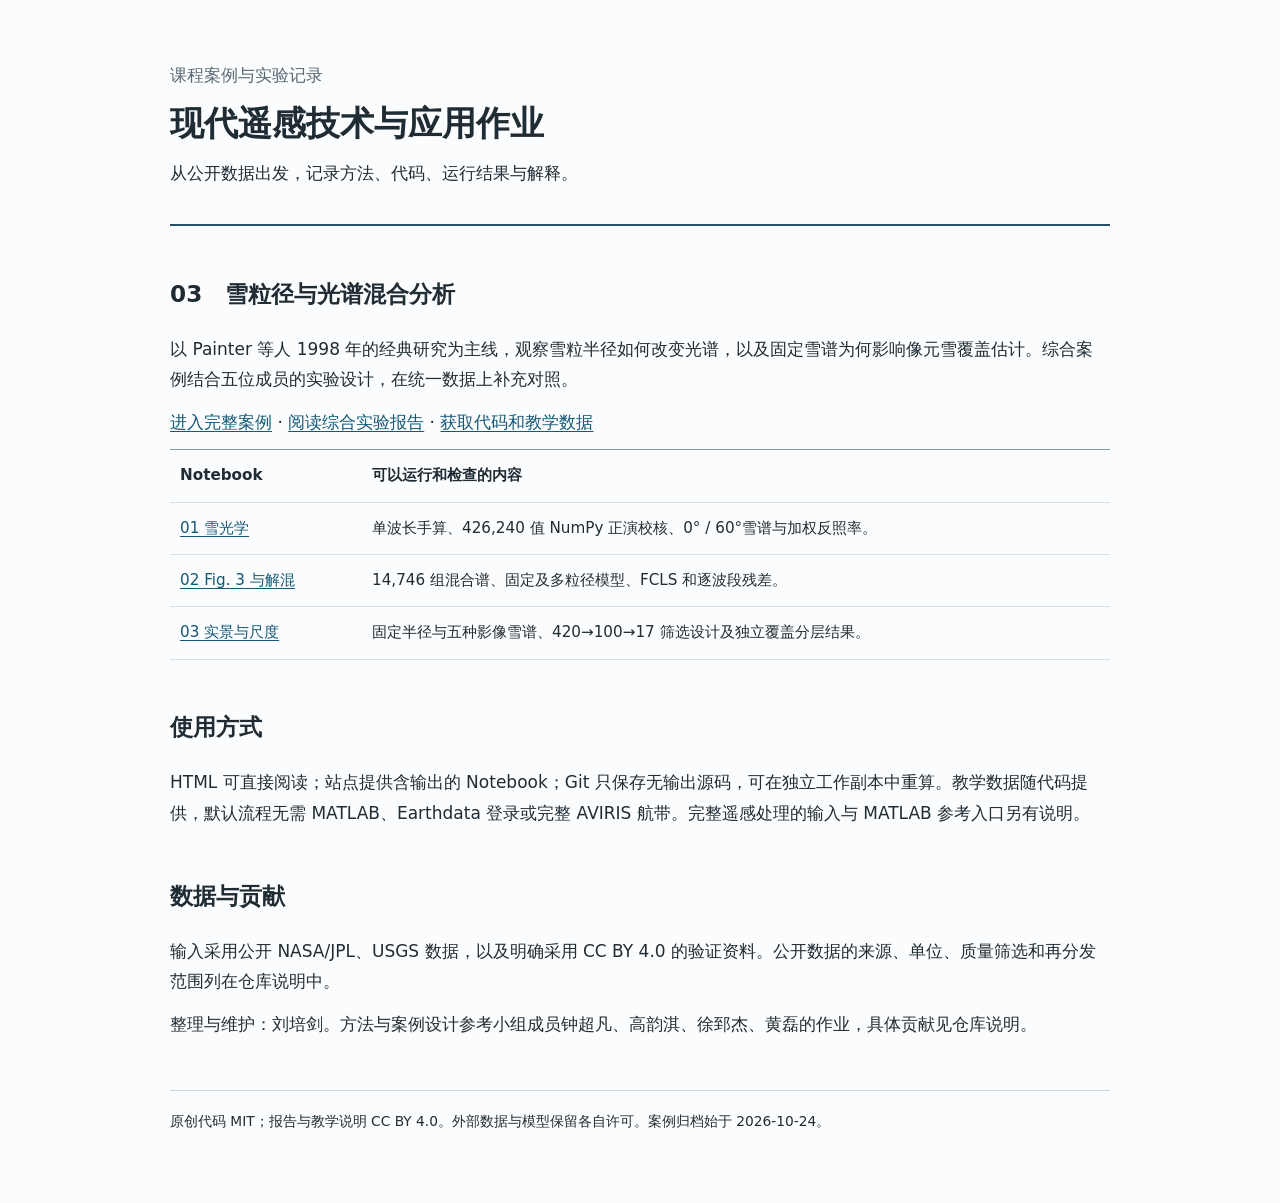
==== site/index.html @ 36b9d76f "feat(teaching): separate build artifacts and add recomputable WW80 lessons" ====
<!doctype html>
<html lang="zh-CN">
<head>
  <meta charset="utf-8">
  <meta name="viewport" content="width=device-width, initial-scale=1">
  <meta name="description" content="现代遥感课程可运行案例：公开数据、计算步骤、Notebook、HTML 和综合实验报告。">
  <title>现代遥感技术与应用作业</title>
  <style>
    :root{color-scheme:light}body{max-width:940px;margin:0 auto;padding:48px 24px 70px;color:#202c34;background:#fbfcfd;font:17px/1.8 system-ui,"Microsoft YaHei",sans-serif}header{border-bottom:2px solid #24536b;padding-bottom:24px}h1{font-size:2.1rem;line-height:1.3;margin:.2em 0}h2{margin-top:2em;font-size:1.45rem}h3{font-size:1.12rem;margin:1.4em 0 .4em}a{color:#145976;text-underline-offset:3px}p{margin:.7em 0}small,.meta{color:#586a75}table{width:100%;border-collapse:collapse;font-size:.95rem}th,td{text-align:left;vertical-align:top;padding:12px 10px;border-bottom:1px solid #d9e1e7}th{border-top:1px solid #869ba8}code{font-family:Consolas,monospace;font-size:.9em}footer{margin-top:50px;border-top:1px solid #cbd6dc;padding-top:18px;font-size:.86rem}ul{padding-left:1.4em}@media(max-width:600px){body{padding:24px 16px}h1{font-size:1.7rem}table{font-size:.85rem}th,td{padding:9px 5px}}
  </style>
</head>
<body>
<header>
  <p class="meta">课程案例与实验记录</p>
  <h1>现代遥感技术与应用作业</h1>
  <p>从公开数据出发，记录方法、代码、运行结果与解释。</p>
</header>
<main>
  <h2>03　雪粒径与光谱混合分析</h2>
  <p>以 Painter 等人 1998 年的经典研究为主线，观察雪粒半径如何改变光谱，以及固定雪谱为何影响像元雪覆盖估计。综合案例结合五位成员的实验设计，在统一数据上补充对照。</p>
  <p><a href="assignments/03-painter1998/index.html">进入完整案例</a> · <a href="assignments/03-painter1998/report.pdf">阅读综合实验报告</a> · <a href="https://github.com/peijianliu/modern-remote-sensing-homework">获取代码和教学数据</a></p>
  <table>
    <thead><tr><th>Notebook</th><th>可以运行和检查的内容</th></tr></thead>
    <tbody>
      <tr><td><a href="assignments/03-painter1998/01_snow_optics.html">01 雪光学</a></td><td>单波长手算、426,240 值 NumPy 正演校核、0° / 60°雪谱与加权反照率。</td></tr>
      <tr><td><a href="assignments/03-painter1998/02_fig3_sma.html">02 Fig. 3 与解混</a></td><td>14,746 组混合谱、固定及多粒径模型、FCLS 和逐波段残差。</td></tr>
      <tr><td><a href="assignments/03-painter1998/03_aviris_modis.html">03 实景与尺度</a></td><td>固定半径与五种影像雪谱、420→100→17 筛选设计及独立覆盖分层结果。</td></tr>
    </tbody>
  </table>
  <h2>使用方式</h2>
  <p>HTML 可直接阅读；站点提供含输出的 Notebook；Git 只保存无输出源码，可在独立工作副本中重算。教学数据随代码提供，默认流程无需 MATLAB、Earthdata 登录或完整 AVIRIS 航带。完整遥感处理的输入与 MATLAB 参考入口另有说明。</p>
  <h2>数据与贡献</h2>
  <p>输入采用公开 NASA/JPL、USGS 数据，以及明确采用 CC BY 4.0 的验证资料。公开数据的来源、单位、质量筛选和再分发范围列在仓库说明中。</p>
  <p>整理与维护：刘培剑。方法与案例设计参考小组成员钟超凡、高韵淇、徐郅杰、黄磊的作业，具体贡献见仓库说明。</p>
</main>
<footer>原创代码 MIT；报告与教学说明 CC BY 4.0。外部数据与模型保留各自许可。案例归档始于 2026-10-24。</footer>
</body></html>
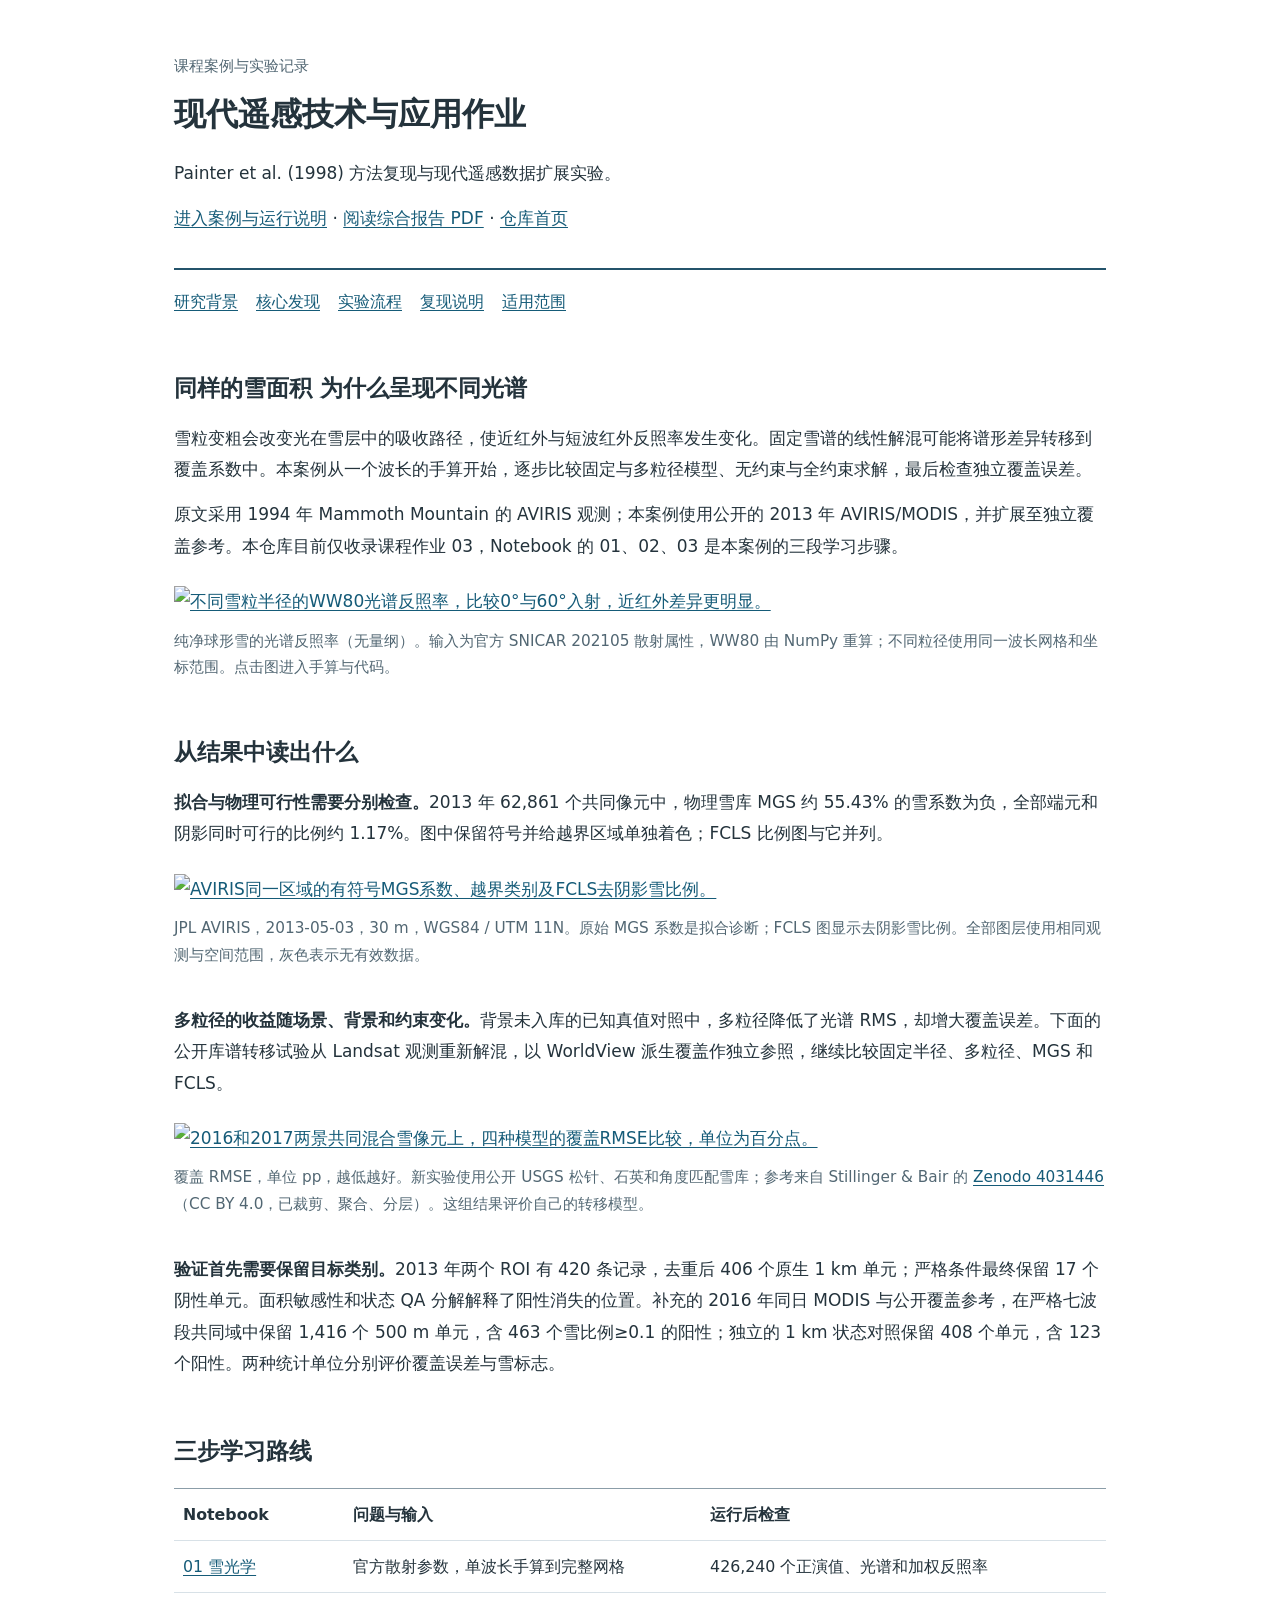
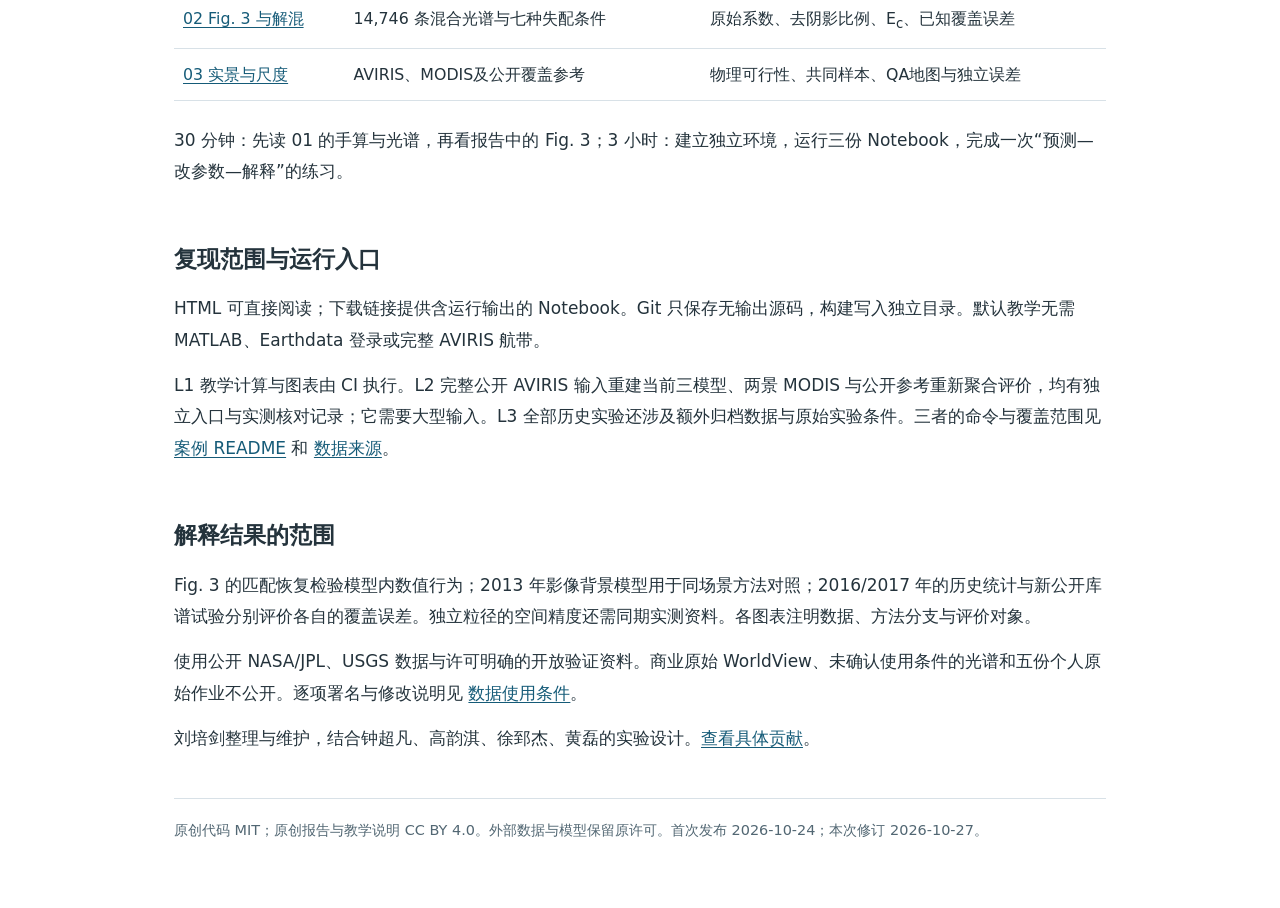
==== commit 729fba16: "feat(validation): add independent snow samples and physical coefficient diagnostics Recompute public" ====
--- a/site/index.html
+++ b/site/index.html
@@ -1,37 +1,46 @@
 <!doctype html>
 <html lang="zh-CN">
 <head>
-  <meta charset="utf-8">
-  <meta name="viewport" content="width=device-width, initial-scale=1">
-  <meta name="description" content="现代遥感课程可运行案例：公开数据、计算步骤、Notebook、HTML 和综合实验报告。">
-  <title>现代遥感技术与应用作业</title>
-  <style>
-    :root{color-scheme:light}body{max-width:940px;margin:0 auto;padding:48px 24px 70px;color:#202c34;background:#fbfcfd;font:17px/1.8 system-ui,"Microsoft YaHei",sans-serif}header{border-bottom:2px solid #24536b;padding-bottom:24px}h1{font-size:2.1rem;line-height:1.3;margin:.2em 0}h2{margin-top:2em;font-size:1.45rem}h3{font-size:1.12rem;margin:1.4em 0 .4em}a{color:#145976;text-underline-offset:3px}p{margin:.7em 0}small,.meta{color:#586a75}table{width:100%;border-collapse:collapse;font-size:.95rem}th,td{text-align:left;vertical-align:top;padding:12px 10px;border-bottom:1px solid #d9e1e7}th{border-top:1px solid #869ba8}code{font-family:Consolas,monospace;font-size:.9em}footer{margin-top:50px;border-top:1px solid #cbd6dc;padding-top:18px;font-size:.86rem}ul{padding-left:1.4em}@media(max-width:600px){body{padding:24px 16px}h1{font-size:1.7rem}table{font-size:.85rem}th,td{padding:9px 5px}}
-  </style>
+<meta charset="utf-8"><meta name="viewport" content="width=device-width, initial-scale=1">
+<meta name="description" content="Painter et al. (1998) 方法复现与现代遥感数据扩展：雪粒径、光谱解混、物理约束与独立雪覆盖验证。">
+<title>现代遥感技术与应用作业</title>
+<link rel="icon" href="assets/favicon.svg" type="image/svg+xml">
+<link rel="stylesheet" href="assets/case.css">
 </head>
 <body>
-<header>
-  <p class="meta">课程案例与实验记录</p>
-  <h1>现代遥感技术与应用作业</h1>
-  <p>从公开数据出发，记录方法、代码、运行结果与解释。</p>
-</header>
+<header><p class="meta">课程案例与实验记录</p><h1>现代遥感技术与应用作业</h1>
+<p>Painter et al. (1998) 方法复现与现代遥感数据扩展实验。</p>
+<p><a href="assignments/03-painter1998/index.html">进入案例与运行说明</a> ·
+<a href="assignments/03-painter1998/report.pdf">阅读综合报告 PDF</a> ·
+<a href="https://github.com/peijianliu/modern-remote-sensing-homework">仓库首页</a></p></header>
+<nav class="page-nav" aria-label="首页目录"><a href="#background">研究背景</a><a href="#findings">核心发现</a><a href="#workflow">实验流程</a><a href="#reproduce">复现说明</a><a href="#limits">适用范围</a></nav>
 <main>
-  <h2>03　雪粒径与光谱混合分析</h2>
-  <p>以 Painter 等人 1998 年的经典研究为主线，观察雪粒半径如何改变光谱，以及固定雪谱为何影响像元雪覆盖估计。综合案例结合五位成员的实验设计，在统一数据上补充对照。</p>
-  <p><a href="assignments/03-painter1998/index.html">进入完整案例</a> · <a href="assignments/03-painter1998/report.pdf">阅读综合实验报告</a> · <a href="https://github.com/peijianliu/modern-remote-sensing-homework">获取代码和教学数据</a></p>
-  <table>
-    <thead><tr><th>Notebook</th><th>可以运行和检查的内容</th></tr></thead>
-    <tbody>
-      <tr><td><a href="assignments/03-painter1998/01_snow_optics.html">01 雪光学</a></td><td>单波长手算、426,240 值 NumPy 正演校核、0° / 60°雪谱与加权反照率。</td></tr>
-      <tr><td><a href="assignments/03-painter1998/02_fig3_sma.html">02 Fig. 3 与解混</a></td><td>14,746 组混合谱、固定及多粒径模型、FCLS 和逐波段残差。</td></tr>
-      <tr><td><a href="assignments/03-painter1998/03_aviris_modis.html">03 实景与尺度</a></td><td>固定半径与五种影像雪谱、420→100→17 筛选设计及独立覆盖分层结果。</td></tr>
-    </tbody>
-  </table>
-  <h2>使用方式</h2>
-  <p>HTML 可直接阅读；站点提供含输出的 Notebook；Git 只保存无输出源码，可在独立工作副本中重算。教学数据随代码提供，默认流程无需 MATLAB、Earthdata 登录或完整 AVIRIS 航带。完整遥感处理的输入与 MATLAB 参考入口另有说明。</p>
-  <h2>数据与贡献</h2>
-  <p>输入采用公开 NASA/JPL、USGS 数据，以及明确采用 CC BY 4.0 的验证资料。公开数据的来源、单位、质量筛选和再分发范围列在仓库说明中。</p>
-  <p>整理与维护：刘培剑。方法与案例设计参考小组成员钟超凡、高韵淇、徐郅杰、黄磊的作业，具体贡献见仓库说明。</p>
-</main>
-<footer>原创代码 MIT；报告与教学说明 CC BY 4.0。外部数据与模型保留各自许可。案例归档始于 2026-10-24。</footer>
+<section id="background"><h2>同样的雪面积 为什么呈现不同光谱</h2>
+<p>雪粒变粗会改变光在雪层中的吸收路径，使近红外与短波红外反照率发生变化。固定雪谱的线性解混可能将谱形差异转移到覆盖系数中。本案例从一个波长的手算开始，逐步比较固定与多粒径模型、无约束与全约束求解，最后检查独立覆盖误差。</p>
+<p>原文采用 1994 年 Mammoth Mountain 的 AVIRIS 观测；本案例使用公开的 2013 年 AVIRIS/MODIS，并扩展至独立覆盖参考。本仓库目前仅收录课程作业 03，Notebook 的 01、02、03 是本案例的三段学习步骤。</p>
+<figure><a href="assignments/03-painter1998/01_snow_optics.html"><img src="assignments/03-painter1998/assets/previews/snow_optics.png" alt="不同雪粒半径的WW80光谱反照率，比较0°与60°入射，近红外差异更明显。"></a>
+<figcaption>纯净球形雪的光谱反照率（无量纲）。输入为官方 SNICAR 202105 散射属性，WW80 由 NumPy 重算；不同粒径使用同一波长网格和坐标范围。点击图进入手算与代码。</figcaption></figure></section>
+<section id="findings"><h2>从结果中读出什么</h2>
+<p><strong>拟合与物理可行性需要分别检查。</strong>2013 年 62,861 个共同像元中，物理雪库 MGS 约 55.43% 的雪系数为负，全部端元和阴影同时可行的比例约 1.17%。图中保留符号并给越界区域单独着色；FCLS 比例图与它并列。</p>
+<figure><a href="assignments/03-painter1998/03_aviris_modis.html"><img src="assignments/03-painter1998/assets/previews/coefficient_status.png" alt="AVIRIS同一区域的有符号MGS系数、越界类别及FCLS去阴影雪比例。"></a>
+<figcaption>JPL AVIRIS，2013-05-03，30 m，WGS84 / UTM 11N。原始 MGS 系数是拟合诊断；FCLS 图显示去阴影雪比例。全部图层使用相同观测与空间范围，灰色表示无有效数据。</figcaption></figure>
+<p><strong>多粒径的收益随场景、背景和约束变化。</strong>背景未入库的已知真值对照中，多粒径降低了光谱 RMS，却增大覆盖误差。下面的公开库谱转移试验从 Landsat 观测重新解混，以 WorldView 派生覆盖作独立参照，继续比较固定半径、多粒径、MGS 和 FCLS。</p>
+<figure><a href="assignments/03-painter1998/03_aviris_modis.html"><img src="assignments/03-painter1998/assets/previews/transfer_comparison.png" alt="2016和2017两景共同混合雪像元上，四种模型的覆盖RMSE比较，单位为百分点。"></a>
+<figcaption>覆盖 RMSE，单位 pp，越低越好。新实验使用公开 USGS 松针、石英和角度匹配雪库；参考来自 Stillinger &amp; Bair 的 <a href="https://doi.org/10.5281/zenodo.4031446">Zenodo 4031446</a>（CC BY 4.0，已裁剪、聚合、分层）。这组结果评价自己的转移模型。</figcaption></figure>
+<p><strong>验证首先需要保留目标类别。</strong>2013 年两个 ROI 有 420 条记录，去重后 406 个原生 1 km 单元；严格条件最终保留 17 个阴性单元。面积敏感性和状态 QA 分解解释了阳性消失的位置。补充的 2016 年同日 MODIS 与公开覆盖参考，在严格七波段共同域中保留 1,416 个 500 m 单元，含 463 个雪比例≥0.1 的阳性；独立的 1 km 状态对照保留 408 个单元，含 123 个阳性。两种统计单位分别评价覆盖误差与雪标志。</p></section>
+<section id="workflow"><h2>三步学习路线</h2>
+<div class="table-scroll" role="region" tabindex="0" aria-label="Notebook学习路线，可横向滚动"><table><thead><tr><th>Notebook</th><th>问题与输入</th><th>运行后检查</th></tr></thead><tbody>
+<tr><td><a href="assignments/03-painter1998/01_snow_optics.html">01 雪光学</a></td><td>官方散射参数，单波长手算到完整网格</td><td>426,240 个正演值、光谱和加权反照率</td></tr>
+<tr><td><a href="assignments/03-painter1998/02_fig3_sma.html">02 Fig. 3 与解混</a></td><td>14,746 条混合光谱与七种失配条件</td><td>原始系数、去阴影比例、E<sub>c</sub>、已知覆盖误差</td></tr>
+<tr><td><a href="assignments/03-painter1998/03_aviris_modis.html">03 实景与尺度</a></td><td>AVIRIS、MODIS及公开覆盖参考</td><td>物理可行性、共同样本、QA地图与独立误差</td></tr>
+</tbody></table></div>
+<p>30 分钟：先读 01 的手算与光谱，再看报告中的 Fig. 3；3 小时：建立独立环境，运行三份 Notebook，完成一次“预测—改参数—解释”的练习。</p></section>
+<section id="reproduce"><h2>复现范围与运行入口</h2>
+<p>HTML 可直接阅读；下载链接提供含运行输出的 Notebook。Git 只保存无输出源码，构建写入独立目录。默认教学无需 MATLAB、Earthdata 登录或完整 AVIRIS 航带。</p>
+<p>L1 教学计算与图表由 CI 执行。L2 完整公开 AVIRIS 输入重建当前三模型、两景 MODIS 与公开参考重新聚合评价，均有独立入口与实测核对记录；它需要大型输入。L3 全部历史实验还涉及额外归档数据与原始实验条件。三者的命令与覆盖范围见 <a href="https://github.com/peijianliu/modern-remote-sensing-homework/blob/main/assignments/03-painter1998-snow-sma/README.md">案例 README</a> 和 <a href="https://github.com/peijianliu/modern-remote-sensing-homework/blob/main/assignments/03-painter1998-snow-sma/DATA_SOURCES.md">数据来源</a>。</p></section>
+<section id="limits"><h2>解释结果的范围</h2>
+<p>Fig. 3 的匹配恢复检验模型内数值行为；2013 年影像背景模型用于同场景方法对照；2016/2017 年的历史统计与新公开库谱试验分别评价各自的覆盖误差。独立粒径的空间精度还需同期实测资料。各图表注明数据、方法分支与评价对象。</p>
+<p>使用公开 NASA/JPL、USGS 数据与许可明确的开放验证资料。商业原始 WorldView、未确认使用条件的光谱和五份个人原始作业不公开。逐项署名与修改说明见 <a href="https://github.com/peijianliu/modern-remote-sensing-homework/blob/main/assignments/03-painter1998-snow-sma/PUBLIC_DATA_POLICY.md">数据使用条件</a>。</p>
+<p>刘培剑整理与维护，结合钟超凡、高韵淇、徐郅杰、黄磊的实验设计。<a href="https://github.com/peijianliu/modern-remote-sensing-homework/blob/main/CONTRIBUTORS.md">查看具体贡献</a>。</p></section>
+</main><footer>原创代码 MIT；原创报告与教学说明 CC BY 4.0。外部数据与模型保留原许可。首次发布 2026-10-24；本次修订 2026-10-27。</footer>
 </body></html>
--- a/site/assets/case.css
+++ b/site/assets/case.css
@@ -0,0 +1 @@
+:root{color-scheme:light;--ink:#24333c;--blue:#155b78;--line:#d8e1e7}*{box-sizing:border-box}body{max-width:980px;margin:0 auto;padding:40px 24px 64px;color:var(--ink);background:#fff;font:17px/1.85 system-ui,"Noto Sans CJK SC","Microsoft YaHei",sans-serif}h1{font-size:2rem;line-height:1.35;margin:.3em 0 .7em}h2{font-size:1.42rem;margin:2.2em 0 .6em}h3{font-size:1.12rem;margin:1.5em 0 .5em}a{color:var(--blue);text-underline-offset:3px}p{margin:.8em 0}header{padding-bottom:20px;border-bottom:2px solid #24536b}.meta,figcaption{color:#526773;font-size:.9em}.page-nav{display:flex;gap:8px 18px;flex-wrap:wrap;margin:18px 0 24px;font-size:.92em}.table-scroll{max-width:100%;overflow-x:auto;margin:16px 0 24px}.table-scroll:focus{outline:2px solid var(--blue)}table{width:100%;border-collapse:collapse;font-size:.93em}th,td{text-align:left;vertical-align:top;padding:11px 9px;border-bottom:1px solid var(--line)}th{border-top:1px solid #8b9da8}figure{margin:24px 0 36px}figure img{display:block;width:100%;height:auto}figcaption{margin-top:10px;line-height:1.75}code{font-family:Consolas,monospace;font-size:.9em}pre{max-width:100%;overflow-x:auto;background:#f3f5f7;padding:16px 18px;font-size:.87em}footer{margin-top:44px;padding-top:18px;border-top:1px solid var(--line);font-size:.85em;color:#526773}li{margin:.4em 0}p,li,td{overflow-wrap:anywhere}@media(max-width:600px){body{padding:22px 15px 44px;font-size:16px}h1{font-size:1.65rem}h2{font-size:1.3rem}table{min-width:570px}figure{margin:20px 0 28px}}
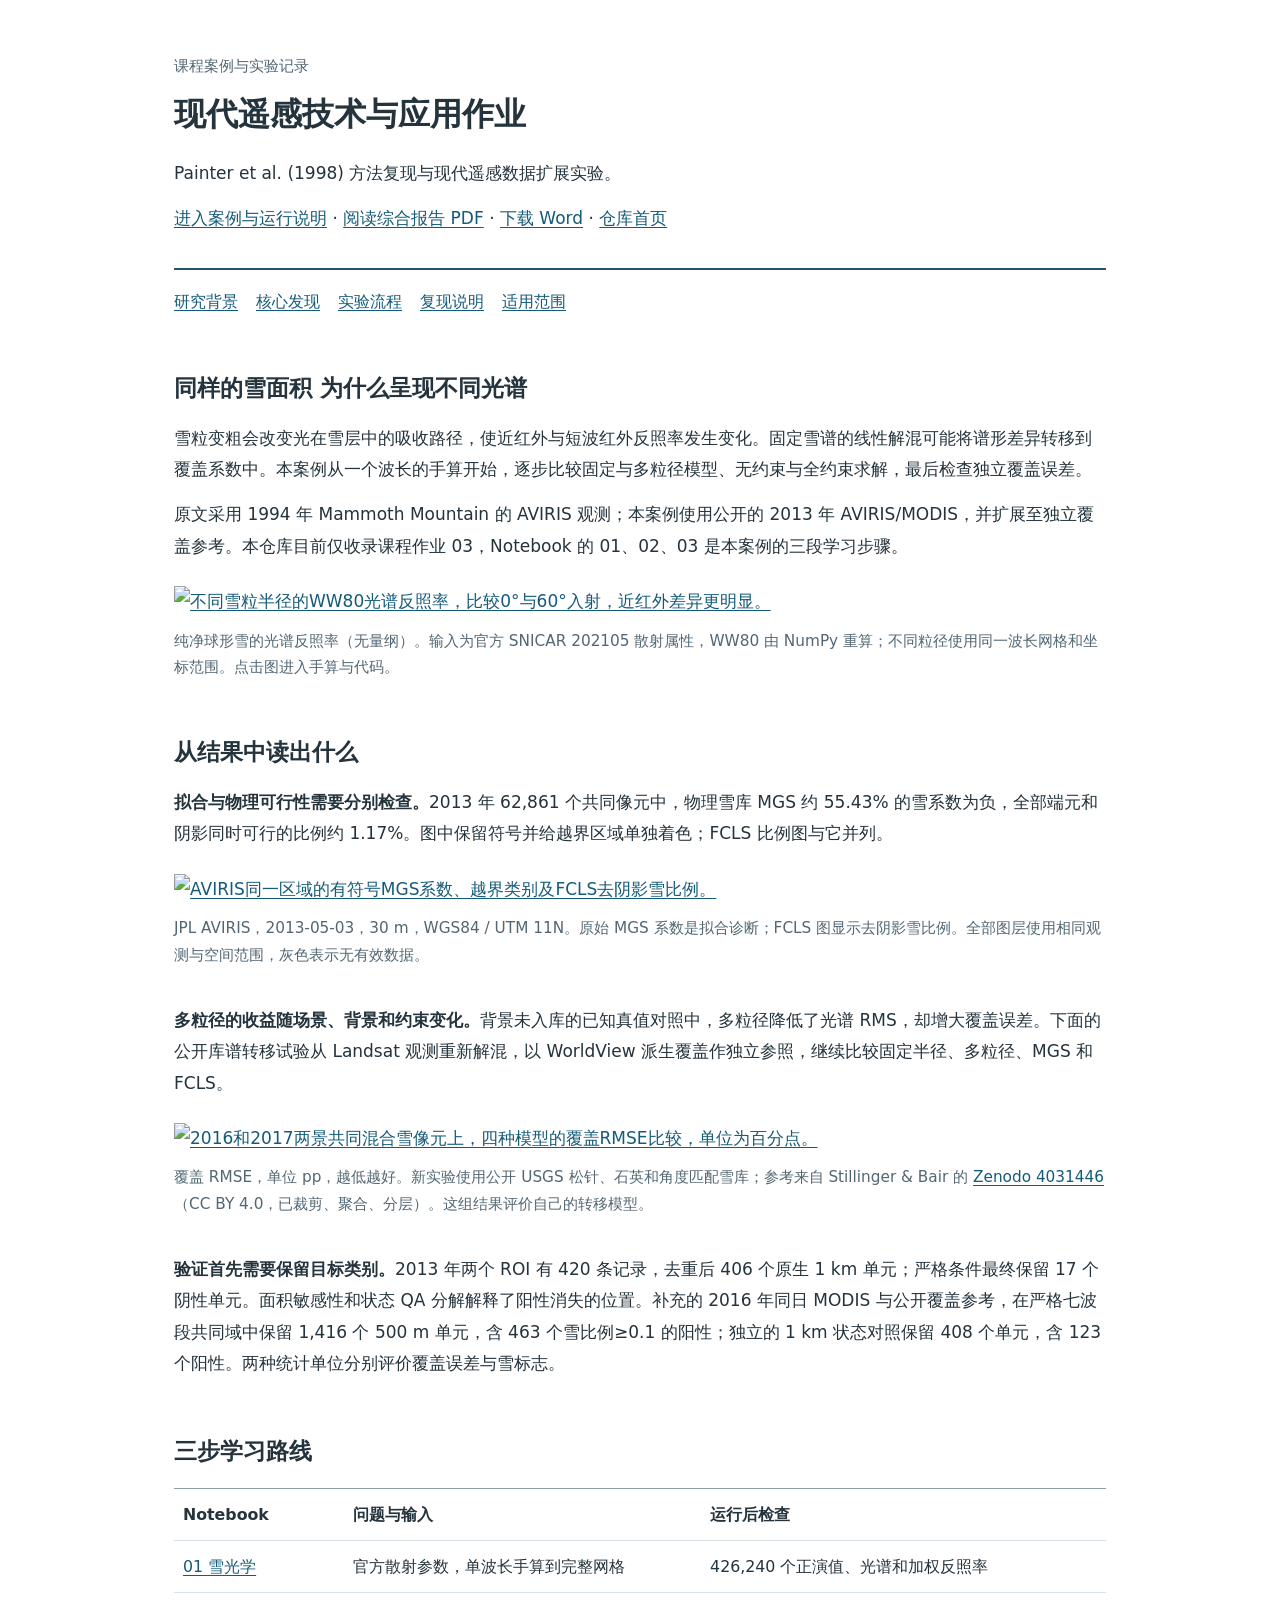
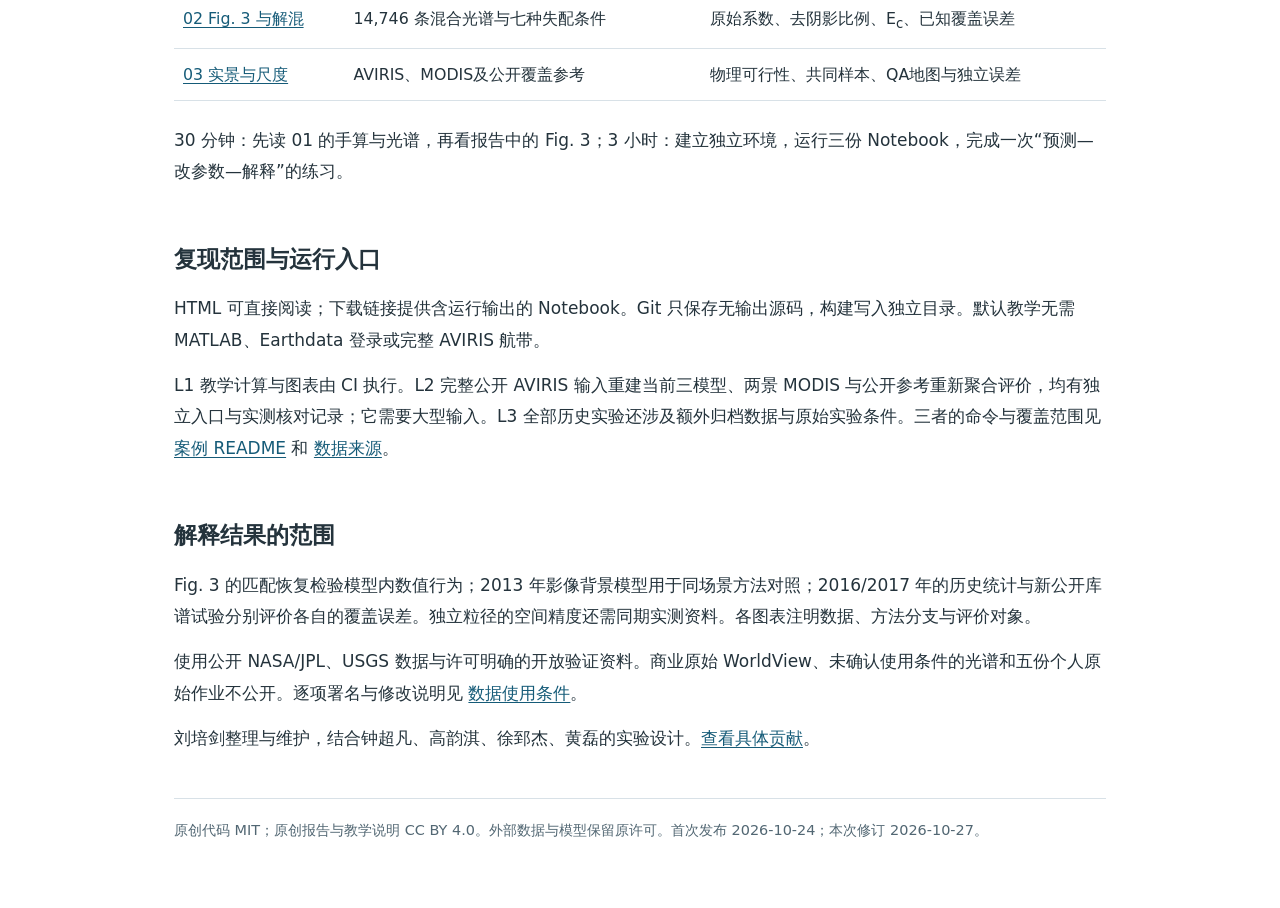
==== commit ae192d4f: "docs(report): replace revised Word and PDF with original filenames Publish the supplied report files" ====
--- a/site/index.html
+++ b/site/index.html
@@ -11,7 +11,8 @@
 <header><p class="meta">课程案例与实验记录</p><h1>现代遥感技术与应用作业</h1>
 <p>Painter et al. (1998) 方法复现与现代遥感数据扩展实验。</p>
 <p><a href="assignments/03-painter1998/index.html">进入案例与运行说明</a> ·
-<a href="assignments/03-painter1998/report.pdf">阅读综合报告 PDF</a> ·
+<a href="assignments/03-painter1998/Painter1998五人综合实验报告20261027.pdf">阅读综合报告 PDF</a> ·
+<a href="assignments/03-painter1998/Painter1998五人综合实验报告20261027.docx" download>下载 Word</a> ·
 <a href="https://github.com/peijianliu/modern-remote-sensing-homework">仓库首页</a></p></header>
 <nav class="page-nav" aria-label="首页目录"><a href="#background">研究背景</a><a href="#findings">核心发现</a><a href="#workflow">实验流程</a><a href="#reproduce">复现说明</a><a href="#limits">适用范围</a></nav>
 <main>
